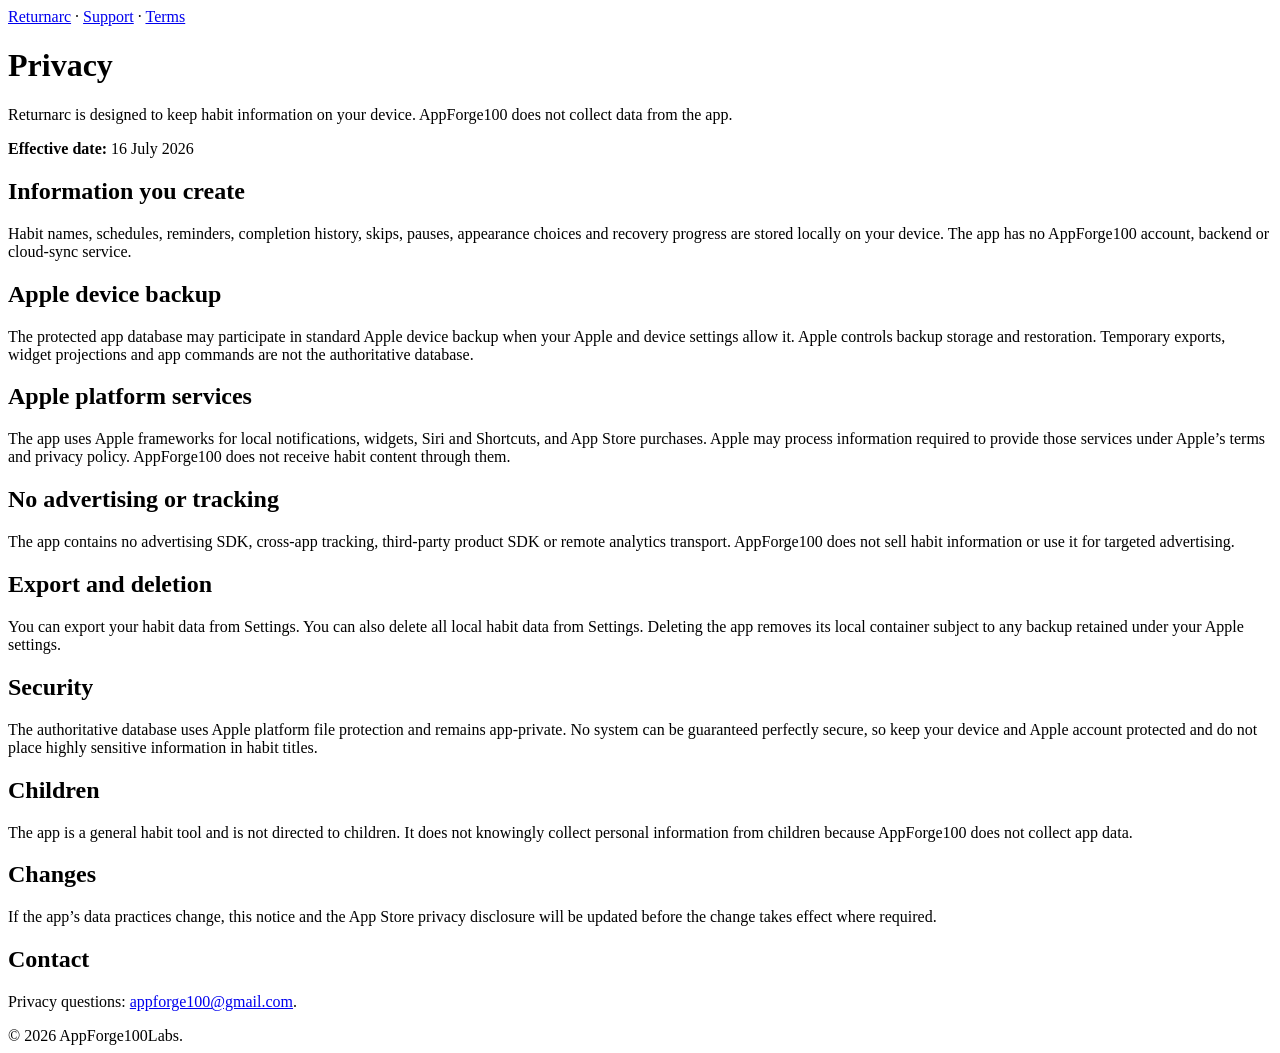
==== privacy.html @ 66cac72e "Publish privacy.html" ====
<!doctype html>
<html lang="en">
<head>
  <meta charset="utf-8">
  <meta name="viewport" content="width=device-width, initial-scale=1">
  <title>Privacy — Returnarc</title>
  <meta name="description" content="Privacy information for Returnarc.">
  <link rel="stylesheet" href="styles.css">
</head>
<body>
  <main>
    <nav><a href="index.html">Returnarc</a> · <a href="support.html">Support</a> · <a href="terms.html">Terms</a></nav>
    <h1>Privacy</h1>
    <p class="summary">Returnarc is designed to keep habit information on your device. AppForge100 does not collect data from the app.</p>
    <p><strong>Effective date:</strong> 16 July 2026</p>

    <h2>Information you create</h2>
    <p>Habit names, schedules, reminders, completion history, skips, pauses, appearance choices and recovery progress are stored locally on your device. The app has no AppForge100 account, backend or cloud-sync service.</p>

    <h2>Apple device backup</h2>
    <p>The protected app database may participate in standard Apple device backup when your Apple and device settings allow it. Apple controls backup storage and restoration. Temporary exports, widget projections and app commands are not the authoritative database.</p>

    <h2>Apple platform services</h2>
    <p>The app uses Apple frameworks for local notifications, widgets, Siri and Shortcuts, and App Store purchases. Apple may process information required to provide those services under Apple’s terms and privacy policy. AppForge100 does not receive habit content through them.</p>

    <h2>No advertising or tracking</h2>
    <p>The app contains no advertising SDK, cross-app tracking, third-party product SDK or remote analytics transport. AppForge100 does not sell habit information or use it for targeted advertising.</p>

    <h2>Export and deletion</h2>
    <p>You can export your habit data from Settings. You can also delete all local habit data from Settings. Deleting the app removes its local container subject to any backup retained under your Apple settings.</p>

    <h2>Security</h2>
    <p>The authoritative database uses Apple platform file protection and remains app-private. No system can be guaranteed perfectly secure, so keep your device and Apple account protected and do not place highly sensitive information in habit titles.</p>

    <h2>Children</h2>
    <p>The app is a general habit tool and is not directed to children. It does not knowingly collect personal information from children because AppForge100 does not collect app data.</p>

    <h2>Changes</h2>
    <p>If the app’s data practices change, this notice and the App Store privacy disclosure will be updated before the change takes effect where required.</p>

    <h2>Contact</h2>
    <p>Privacy questions: <a href="mailto:appforge100@gmail.com">appforge100@gmail.com</a>.</p>

    <footer>© 2026 AppForge100Labs.</footer>
  </main>
</body>
</html>
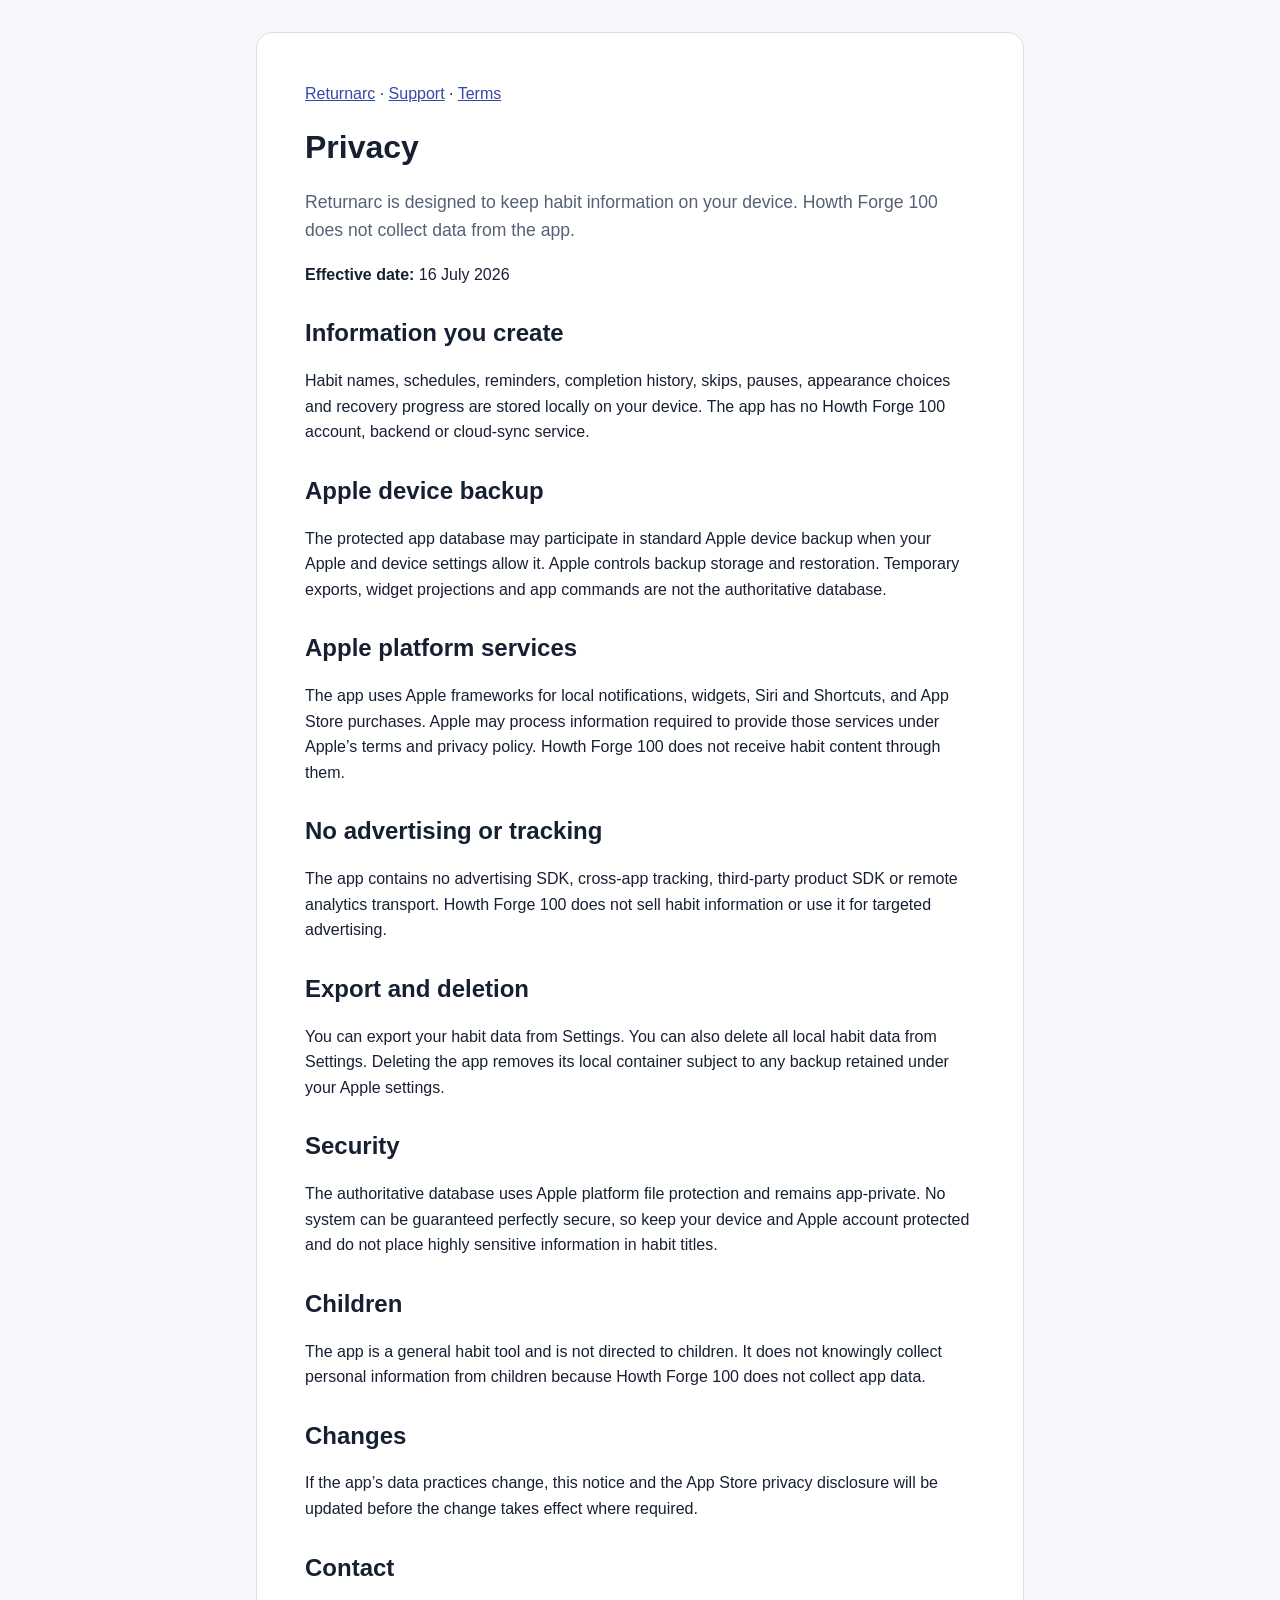
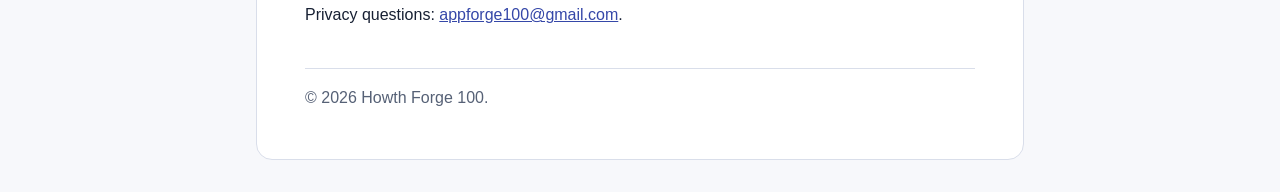
==== commit a52fdfe9: "Document Returnarc deployment mirror" ====
--- a/privacy.html
+++ b/privacy.html
@@ -11,20 +11,20 @@
   <main>
     <nav><a href="index.html">Returnarc</a> · <a href="support.html">Support</a> · <a href="terms.html">Terms</a></nav>
     <h1>Privacy</h1>
-    <p class="summary">Returnarc is designed to keep habit information on your device. AppForge100 does not collect data from the app.</p>
+    <p class="summary">Returnarc is designed to keep habit information on your device. Howth Forge 100 does not collect data from the app.</p>
     <p><strong>Effective date:</strong> 16 July 2026</p>
 
     <h2>Information you create</h2>
-    <p>Habit names, schedules, reminders, completion history, skips, pauses, appearance choices and recovery progress are stored locally on your device. The app has no AppForge100 account, backend or cloud-sync service.</p>
+    <p>Habit names, schedules, reminders, completion history, skips, pauses, appearance choices and recovery progress are stored locally on your device. The app has no Howth Forge 100 account, backend or cloud-sync service.</p>
 
     <h2>Apple device backup</h2>
     <p>The protected app database may participate in standard Apple device backup when your Apple and device settings allow it. Apple controls backup storage and restoration. Temporary exports, widget projections and app commands are not the authoritative database.</p>
 
     <h2>Apple platform services</h2>
-    <p>The app uses Apple frameworks for local notifications, widgets, Siri and Shortcuts, and App Store purchases. Apple may process information required to provide those services under Apple’s terms and privacy policy. AppForge100 does not receive habit content through them.</p>
+    <p>The app uses Apple frameworks for local notifications, widgets, Siri and Shortcuts, and App Store purchases. Apple may process information required to provide those services under Apple’s terms and privacy policy. Howth Forge 100 does not receive habit content through them.</p>
 
     <h2>No advertising or tracking</h2>
-    <p>The app contains no advertising SDK, cross-app tracking, third-party product SDK or remote analytics transport. AppForge100 does not sell habit information or use it for targeted advertising.</p>
+    <p>The app contains no advertising SDK, cross-app tracking, third-party product SDK or remote analytics transport. Howth Forge 100 does not sell habit information or use it for targeted advertising.</p>
 
     <h2>Export and deletion</h2>
     <p>You can export your habit data from Settings. You can also delete all local habit data from Settings. Deleting the app removes its local container subject to any backup retained under your Apple settings.</p>
@@ -33,7 +33,7 @@
     <p>The authoritative database uses Apple platform file protection and remains app-private. No system can be guaranteed perfectly secure, so keep your device and Apple account protected and do not place highly sensitive information in habit titles.</p>
 
     <h2>Children</h2>
-    <p>The app is a general habit tool and is not directed to children. It does not knowingly collect personal information from children because AppForge100 does not collect app data.</p>
+    <p>The app is a general habit tool and is not directed to children. It does not knowingly collect personal information from children because Howth Forge 100 does not collect app data.</p>
 
     <h2>Changes</h2>
     <p>If the app’s data practices change, this notice and the App Store privacy disclosure will be updated before the change takes effect where required.</p>
@@ -41,7 +41,7 @@
     <h2>Contact</h2>
     <p>Privacy questions: <a href="mailto:appforge100@gmail.com">appforge100@gmail.com</a>.</p>
 
-    <footer>© 2026 AppForge100Labs.</footer>
+    <footer>© 2026 Howth Forge 100.</footer>
   </main>
 </body>
 </html>
--- a/styles.css
+++ b/styles.css
@@ -0,0 +1,66 @@
+:root {
+  color-scheme: light dark;
+  font-family: -apple-system, BlinkMacSystemFont, "Segoe UI", sans-serif;
+  line-height: 1.6;
+  --background: #f7f8fb;
+  --surface: #ffffff;
+  --text: #172033;
+  --muted: #566176;
+  --accent: #3547a8;
+  --border: #d9deea;
+}
+
+@media (prefers-color-scheme: dark) {
+  :root {
+    --background: #10131b;
+    --surface: #181d29;
+    --text: #f4f6fb;
+    --muted: #bec6d8;
+    --accent: #aebaff;
+    --border: #31394c;
+  }
+}
+
+* {
+  box-sizing: border-box;
+}
+
+body {
+  background: var(--background);
+  color: var(--text);
+  margin: 0;
+}
+
+main {
+  background: var(--surface);
+  border: 1px solid var(--border);
+  border-radius: 1rem;
+  margin: 2rem auto;
+  max-width: 48rem;
+  padding: clamp(1.25rem, 4vw, 3rem);
+}
+
+h1,
+h2 {
+  line-height: 1.2;
+}
+
+h2 {
+  margin-top: 2rem;
+}
+
+a {
+  color: var(--accent);
+}
+
+.summary {
+  color: var(--muted);
+  font-size: 1.1rem;
+}
+
+footer {
+  border-top: 1px solid var(--border);
+  color: var(--muted);
+  margin-top: 2.5rem;
+  padding-top: 1rem;
+}
